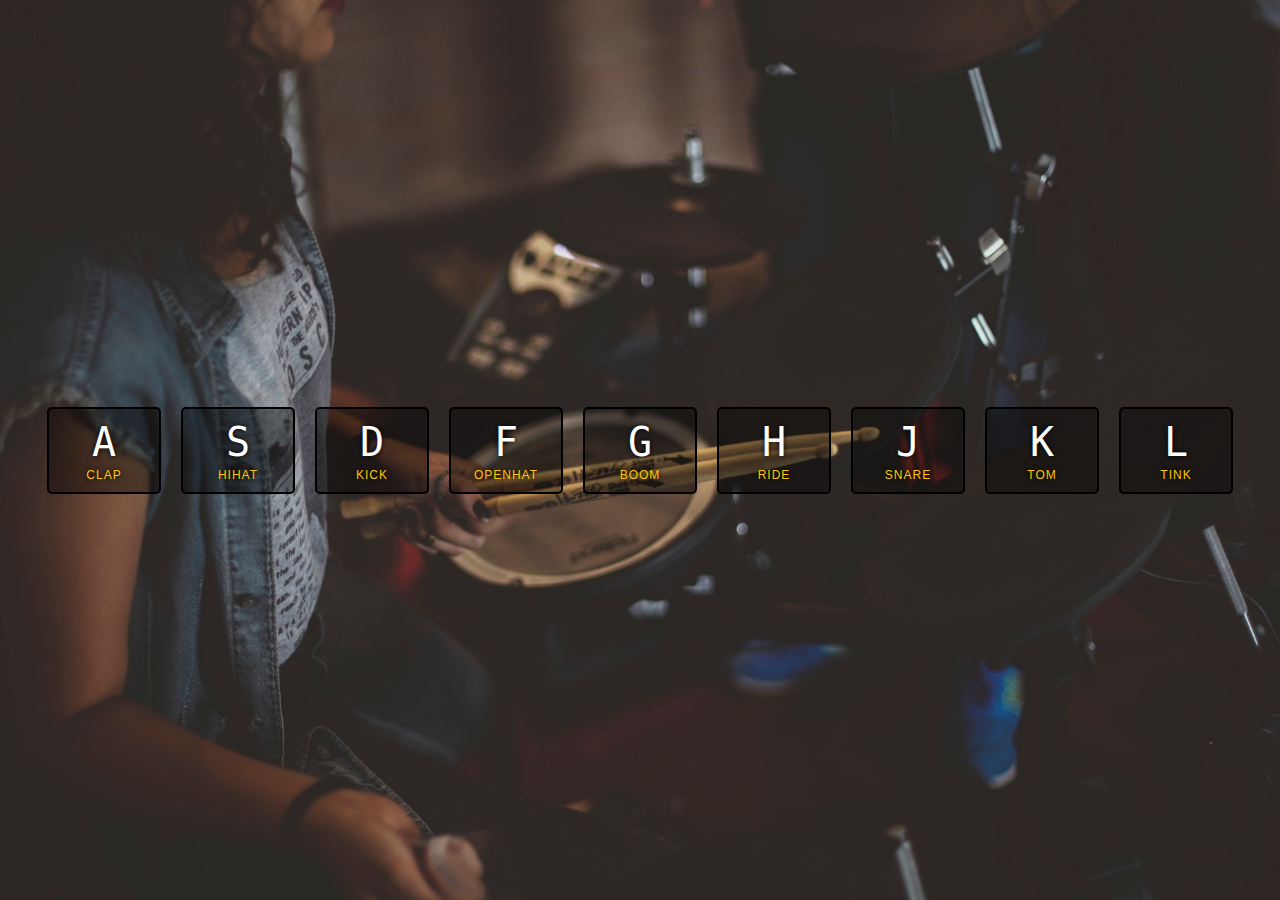
==== index.html @ 6930a5bb "First push" ====
<!DOCTYPE html>
<html lang="en">

<head>
    <meta charset="UTF-8">
    <title>JS Drum Kit</title>
    <link rel="stylesheet" href="style.css">
</head>

<body>

    <div class="keys">


        <div data-key="65" class="key">
            <kbd>A</kbd>
            <span class="sound">clap</span>
        </div>

        <div data-key="83" class="key">
            <kbd>S</kbd>
            <span class="sound">hihat</span>
        </div>

        <div data-key="68" class="key">
            <kbd>D</kbd>
            <span class="sound">kick</span>
        </div>

        <div data-key="70" class="key">
            <kbd>F</kbd>
            <span class="sound">openhat</span>
        </div>

        <div data-key="71" class="key">
            <kbd>G</kbd>
            <span class="sound">boom</span>
        </div>

        <div data-key="72" class="key">
            <kbd>H</kbd>
            <span class="sound">ride</span>
        </div>

        <div data-key="74" class="key">
            <kbd>J</kbd>
            <span class="sound">snare</span>
        </div>

        <div data-key="75" class="key">
            <kbd>K</kbd>
            <span class="sound">tom</span>
        </div>

        <div data-key="76" class="key">
            <kbd>L</kbd>
            <span class="sound">tink</span>
        </div>

    </div>

    <audio data-key="65" src="sounds/clap.wav"></audio>
    <audio data-key="83" src="sounds/hihat.wav"></audio>
    <audio data-key="68" src="sounds/kick.wav"></audio>
    <audio data-key="70" src="sounds/openhat.wav"></audio>
    <audio data-key="71" src="sounds/boom.wav"></audio>
    <audio data-key="72" src="sounds/ride.wav"></audio>
    <audio data-key="74" src="sounds/snare.wav"></audio>
    <audio data-key="75" src="sounds/tom.wav"></audio>
    <audio data-key="76" src="sounds/tink.wav"></audio>

    <script>
        function playSound(e) {
            const audio = document.querySelector(`audio[data-key="${e.keyCode}"]`);
            const key = document.querySelector(`.key[data-key="${e.keyCode}"]`);
            if (!audio) return; // stop the function from running
            audio.currentTime = 0;
            audio.play();
            key.classList.add('playing');
        }


        function removeTransition(e) {
            if (e.propertyName !== 'transform') return; //skip it if its not a transform
            this.classList.remove('playing');
        }

        const keys = document.querySelectorAll('.key');
        keys.forEach(key => key.addEventListener('transitionend', removeTransition));

        window.addEventListener('keydown', playSound);
    </script>


</body>

</html>
---- style.css ----
html {
  font-size: 10px;
  background: url('images/back.jpeg') bottom center;
  background-size: cover;
}
body,html {
  margin: 0;
  padding: 0;
  font-family: sans-serif;
}

.keys {
  display: flex;
  flex: 1;
  min-height: 100vh;
  align-items: center;
  justify-content: center;
}

.key {
  border: .2rem solid black;
  border-radius: .5rem;
  margin: 1rem;
  font-size: 1.5rem;
  padding: 1rem .5rem;
  transition: all .07s ease;
  width: 10rem;
  text-align: center;
  color: white;
  background: rgba(0,0,0,0.4);
  text-shadow: 0 0 .5rem black;
}

.playing {
  transform: scale(1.1);
  border-color: rgba(227, 60, 69, 1.0);
  box-shadow: 0 0 1rem rgba(227, 60, 69, 1.0);
}

kbd {
  display: block;
  font-size: 4rem;
}

.sound {
  font-size: 1.2rem;
  text-transform: uppercase;
  letter-spacing: .1rem;
  color: #ffc600;
}
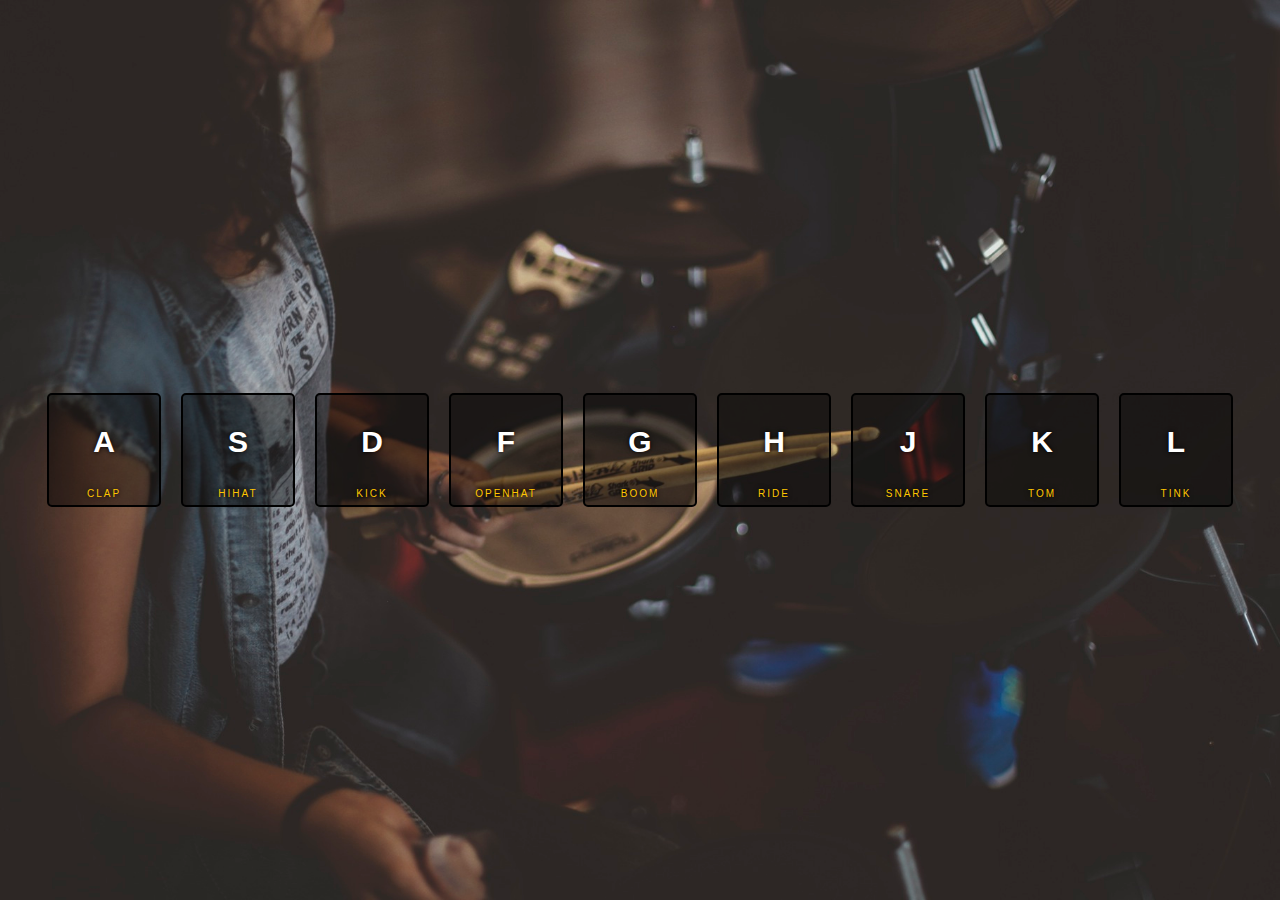
==== commit 403e3f67: "changed to var" ====
--- a/index.html
+++ b/index.html
@@ -13,47 +13,47 @@
 
 
         <div data-key="65" class="key">
-            <kbd>A</kbd>
+            <h2>A</h2>
             <span class="sound">clap</span>
         </div>
 
         <div data-key="83" class="key">
-            <kbd>S</kbd>
+            <h2>S</h2>
             <span class="sound">hihat</span>
         </div>
 
         <div data-key="68" class="key">
-            <kbd>D</kbd>
+            <h2>D</h2>
             <span class="sound">kick</span>
         </div>
 
         <div data-key="70" class="key">
-            <kbd>F</kbd>
+            <h2>F</h2>
             <span class="sound">openhat</span>
         </div>
 
         <div data-key="71" class="key">
-            <kbd>G</kbd>
+            <h2>G</h2>
             <span class="sound">boom</span>
         </div>
 
         <div data-key="72" class="key">
-            <kbd>H</kbd>
+            <h2>H</h2>
             <span class="sound">ride</span>
         </div>
 
         <div data-key="74" class="key">
-            <kbd>J</kbd>
+            <h2>J</h2>
             <span class="sound">snare</span>
         </div>
 
         <div data-key="75" class="key">
-            <kbd>K</kbd>
+            <h2>K</h2>
             <span class="sound">tom</span>
         </div>
 
         <div data-key="76" class="key">
-            <kbd>L</kbd>
+            <h2>L</h2>
             <span class="sound">tink</span>
         </div>
 
@@ -69,29 +69,9 @@
     <audio data-key="75" src="sounds/tom.wav"></audio>
     <audio data-key="76" src="sounds/tink.wav"></audio>
 
-    <script>
-        function playSound(e) {
-            const audio = document.querySelector(`audio[data-key="${e.keyCode}"]`);
-            const key = document.querySelector(`.key[data-key="${e.keyCode}"]`);
-            if (!audio) return; // stop the function from running
-            audio.currentTime = 0;
-            audio.play();
-            key.classList.add('playing');
-        }
-
-
-        function removeTransition(e) {
-            if (e.propertyName !== 'transform') return; //skip it if its not a transform
-            this.classList.remove('playing');
-        }
-
-        const keys = document.querySelectorAll('.key');
-        keys.forEach(key => key.addEventListener('transitionend', removeTransition));
-
-        window.addEventListener('keydown', playSound);
-    </script>
-
 
 </body>
 
+<script type="text/javascript" src="javascript.js"></script>
+
 </html>
--- a/style.css
+++ b/style.css
@@ -22,7 +22,7 @@
   border-radius: .5rem;
   margin: 1rem;
   font-size: 1.5rem;
-  padding: 1rem .5rem;
+  padding: .5rem;
   transition: all .07s ease;
   width: 10rem;
   text-align: center;
@@ -37,14 +37,14 @@
   box-shadow: 0 0 1rem rgba(227, 60, 69, 1.0);
 }
 
-kbd {
+h2 {
   display: block;
-  font-size: 4rem;
+  font-size: 3rem;
 }
 
 .sound {
-  font-size: 1.2rem;
+  font-size: 1rem;
   text-transform: uppercase;
-  letter-spacing: .1rem;
+  letter-spacing: .2rem;
   color: #ffc600;
 }
